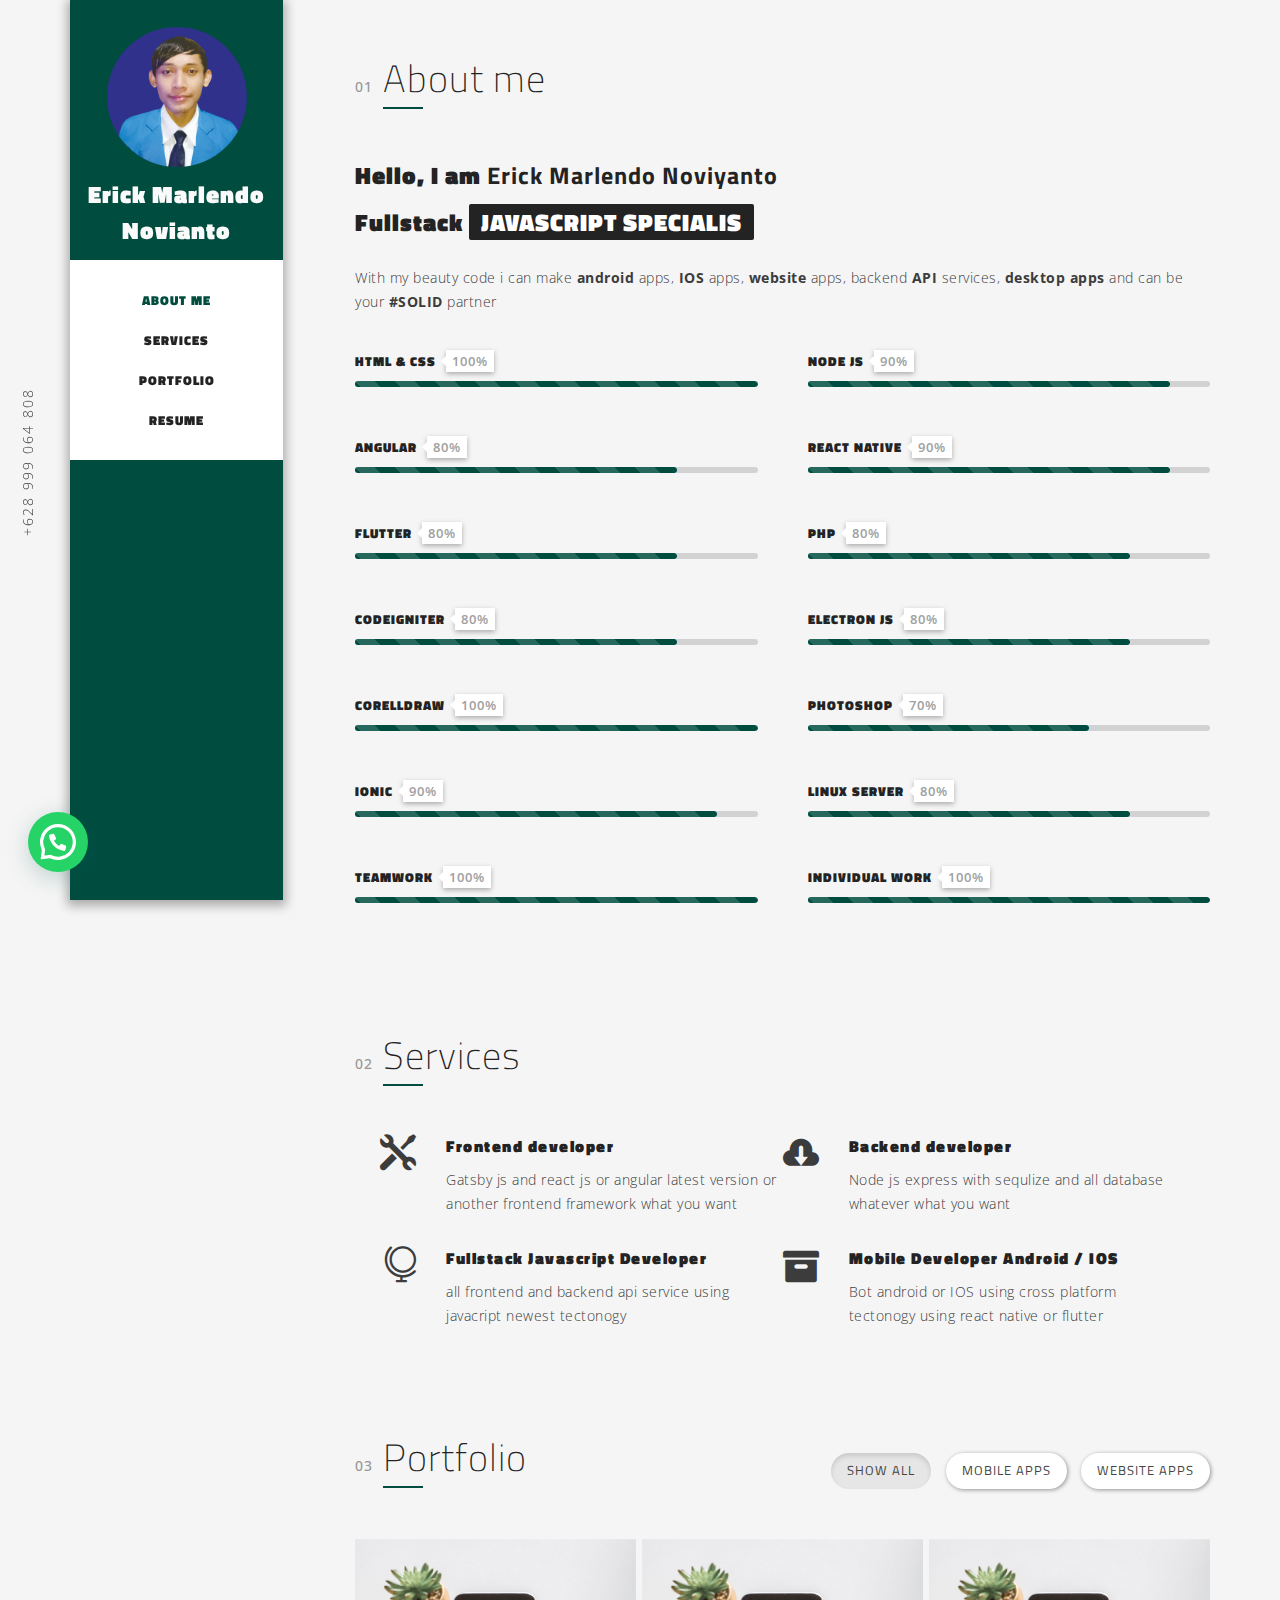
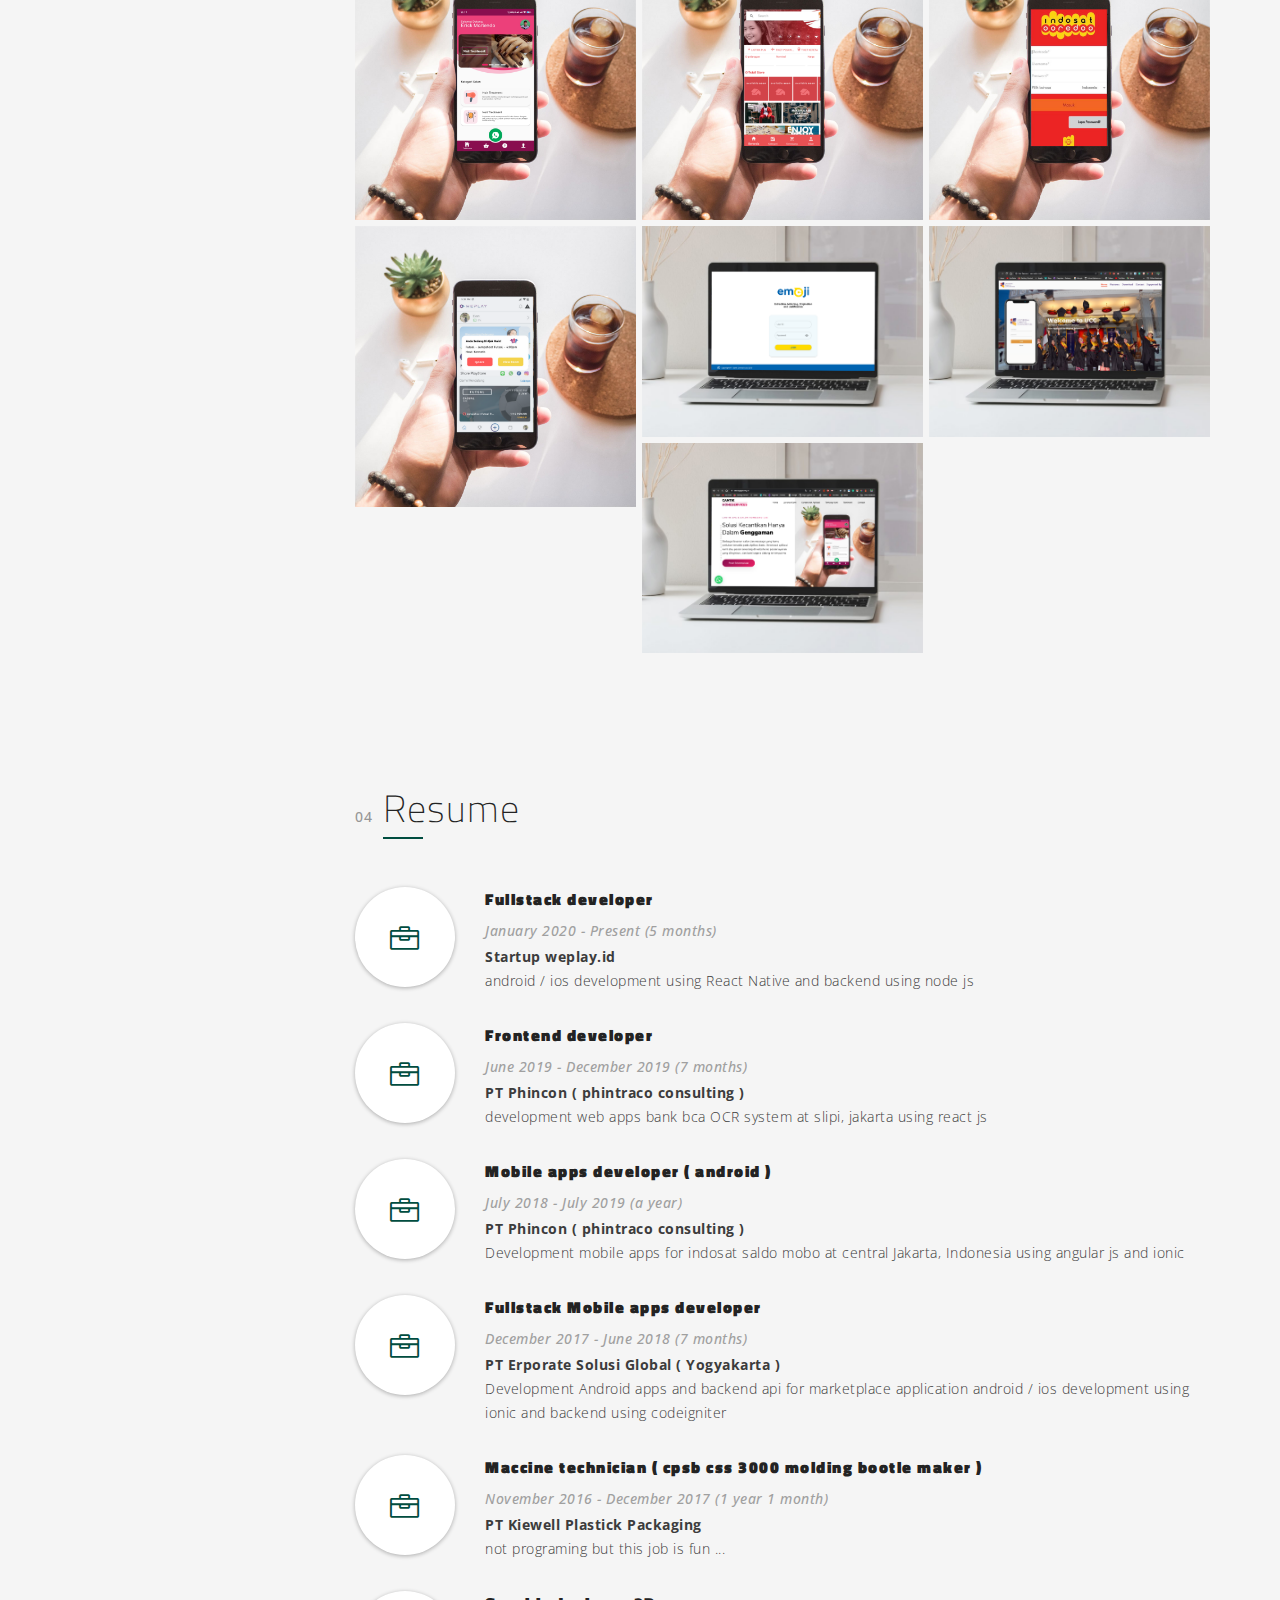
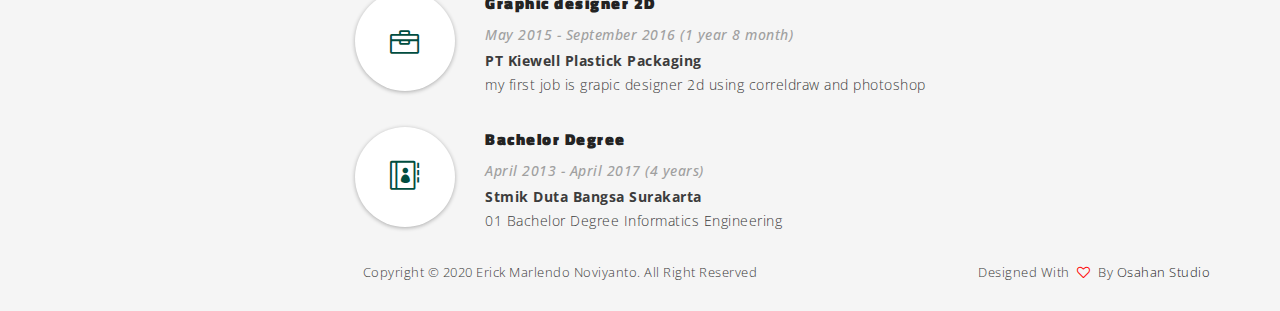
==== index.html @ a95697f3 "initial commit" ====
<!doctype html>
<html lang=en>

<head>
    <meta name=title content="erick marlendo noviyanto fullstack javascript developer">
    <meta name=description
        content="erick marlendo noviyanto open for new opportunity fullstack javascript node js backend api service, react js angular frontend and mobile react native">
    <meta name=keywords
        content="erick marlendo noviyanto, erick marlendo, marlendo, fullstack javascript developer, open new opportunity, react native, react js, angular, ionic">
    <meta name=robots content="index, follow">
    <meta http-equiv=Content-Type content="text/html; charset=utf-8">
    <meta name=language content=English>
    <meta name=author content="erick marlendo noviyanto">
    <meta http-equiv=X-UA-Compatible content="IE=edge">
    <meta name=viewport content="width=device-width,initial-scale=1,maximum-scale=1,user-scalable=no">
    <title>Erick Marlendo Noviyanto</title>
    <link rel="shortcut icon" href=images/erick.png>
    <link href=css/bootstrap.min.css rel=stylesheet>
    <link href=css/owl.carousel.css rel=stylesheet>
    <link href=css/owl.theme.default.css rel=stylesheet>
    <link href=css/magnific-popup.min.css rel=stylesheet>
    <link href=icons-fonts/style.css rel=stylesheet>
    <link href=css/preloader.min.css rel=stylesheet>
    <link href=css/styles.min.css rel=stylesheet>
    <link href=css/responsive.min.css rel=stylesheet>
    <link href=css/whatsapp.min.css rel=stylesheet>
    <link href=font-awesome/css/font-awesome.min.css rel=stylesheet>
    <link rel=stylesheet href=https://maxcdn.bootstrapcdn.com/font-awesome/4.6.1/css/font-awesome.min.css>
    <link
        href="https://fonts.googleapis.com/css?family=Titillium+Web:400,200,200italic,300,300italic,400italic,600,600italic,700"
        rel=stylesheet>
    <link
        href="https://fonts.googleapis.com/css?family=Open+Sans:400,300,300italic,400italic,600,600italic,700,800,700italic"
        rel=stylesheet>
    <!--[if lt IE 9]>
          <script src="https://oss.maxcdn.com/html5shiv/3.7.2/html5shiv.min.js"></script>
          <script src="https://oss.maxcdn.com/respond/1.4.2/respond.min.js"></script>
        <![endif]-->
</head>

<body>
    <div class=preloader>
        <span class=loader>
            <span class=loader-inner></span>
        </span>
    </div>
    <div class=fixed-left-contact>
        <p>+628&nbsp;999&nbsp;064&nbsp;808</p>
    </div>
    <div class=container>
        <div class=row>
            <div class="col-xs-12 col-sm-2 sidebar">
                <div class="col-sm-2 sidebarWrapper">
                    <img class=user-pic src=images/erick.png alt="">
                    <div class=signature>
                        <h1 style=margin:0;color:#fafafa class=dataName></h1>
                    </div>
                    <div class=menu>
                        <div class=toggle-btn>
                            <span class=lines></span>
                        </div>
                        <ul class=nav>
                            <li class=active>
                                <a href=#about>About me</a>
                            </li>
                            <li>
                                <a href=#services>Services</a>
                            </li>
                            <li>
                                <a href=#portfolio>Portfolio</a>
                            </li>
                            <li>
                                <a href=#resume>Resume</a>
                            </li>
                        </ul>
                    </div>
                </div>
            </div>
        </div>
    </div>
    <section id=about>
        <div class=about-background>
            <div class=container>
                <div class=row>
                    <div class="col-xs-12 col-sm-9 col-sm-offset-3 aboutWrapper">
                        <div class=section-title>
                            <h2><span>01</span>About me</h2>
                        </div>
                        <h1>Hello, I am <strong>Erick Marlendo Noviyanto</strong> <br>Fullstack <span
                                class=bg-color>JavaScript Specialis</span></h1>
                        <p>With my beauty code i can make <b>android</b> apps, <b>IOS</b> apps, <b>website</b> apps,
                            backend <b>API</b> services, <b>desktop apps</b> and can be your <b>#SOLID</b> partner</p>
                        <div class=skills>
                            <div id=element-skill></div>
                        </div>
                    </div>
                </div>
            </div>
        </div>
    </section>
    <section id=services>
        <div class=services-background>
            <div class=container>
                <div class=row>
                    <div class="col-xs-12 col-sm-9 col-sm-offset-3 servicesWrapper">
                        <div class=section-title>
                            <h2><span>02</span>Services</h2>
                        </div>
                        <div id=element-services></div>
                    </div>
                </div>
            </div>
        </div>
    </section>
    <section id=portfolio>
        <div class=portfolio-background>
            <div class=container>
                <div class=row>
                    <div class="col-xs-12 col-sm-9 col-sm-offset-3 portfolioWrapper">
                        <div class=section-title>
                            <h2 class=pull-left><span>03</span>Portfolio</h2>
                            <div class="portfolio-filter pull-right">
                                <ul>
                                    <li class="btn btn-default filter active" data-filter=all>Show All</li>
                                    <li class="btn btn-default filter" data-filter=.mobile>Mobile Apps</li>
                                    <li class="btn btn-default filter" data-filter=.web>Website Apps</li>
                                </ul>
                            </div>
                        </div>
                        <div class=row>
                            <div id=mix-container>
                                <div id=element-portfolio></div>
                            </div>
                        </div>
                    </div>
                </div>
            </div>
        </div>

    </section>
    <section id=resume>
        <div class=resume-background>
            <div class=container>
                <div class=row>
                    <div class="col-xs-12 col-sm-9 col-sm-offset-3 resumeWrapper">
                        <div class=section-title>
                            <h2><span>04</span>Resume</h2>
                        </div>
                        <div id=element-resume></div>
                    </div>
                </div>
            </div>
        </div>
    </section>
    <div id="element-whatsapp"></div>
    <footer class=copyright>
        <div class=container>
            <div class=row>
                <div class="col-xs-12 col-sm-9 col-sm-offset-3 footer-background">
                    <div class=row>
                        <div class="col-sm-6 text-left">
                            Copyright &copy; 2020 Erick Marlendo Noviyanto. All Right Reserved
                        </div>
                        <div class="col-sm-6 text-right">
                            Designed With <i class="fa fa-heart-o red"></i> By <a target=_blank
                                href=https://www.facebook.com/iamgurdeeposahan>Osahan Studio</a>
                        </div>
                    </div>
                </div>
            </div>
        </div>
    </footer>
    <script src=js/src/index.js></script>
    <script src=js/jquery.min.js></script>
    <script src=js/bootstrap.min.js></script>
    <script src=js/retina.min.js></script>
    <script src=js/jquery.magnific-popup.min.js></script>
    <script src=js/theme-plugins.min.js></script>
    <script src=js/scripts.min.js></script>
</body>

</html>
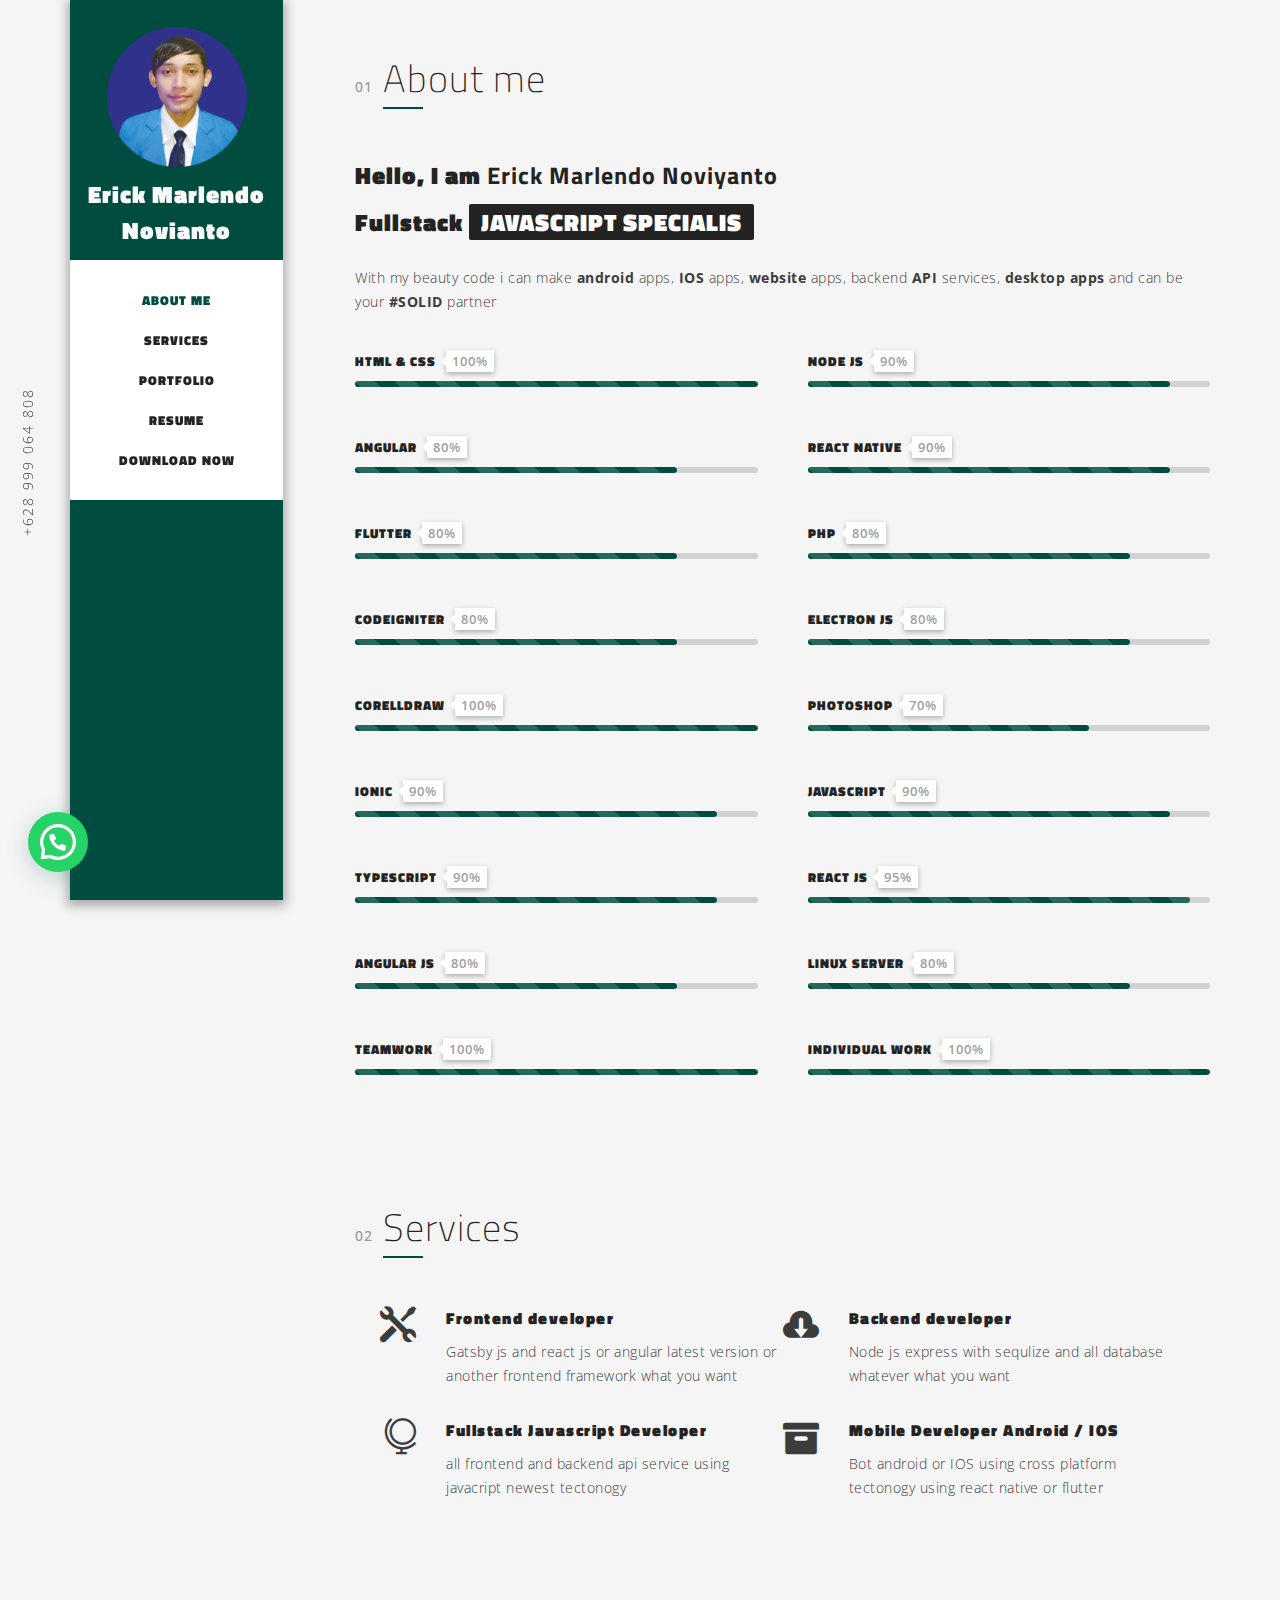
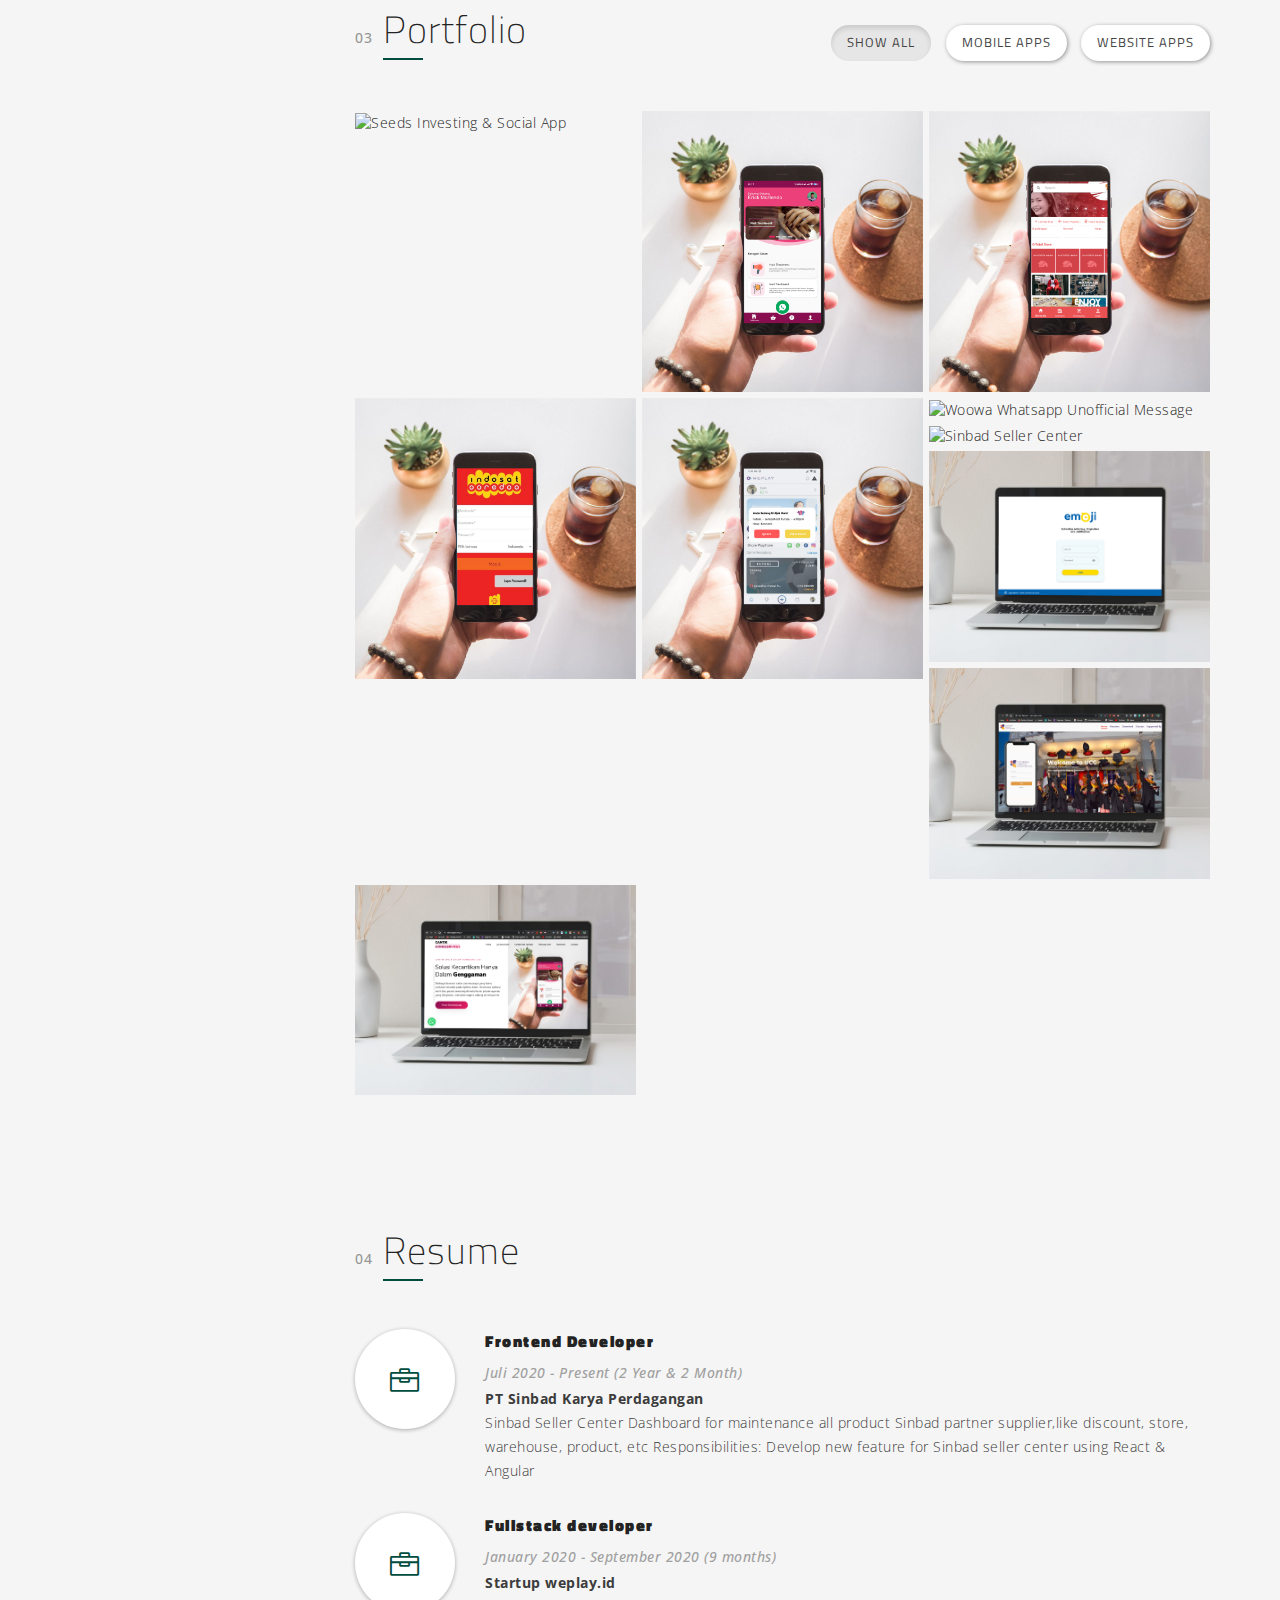
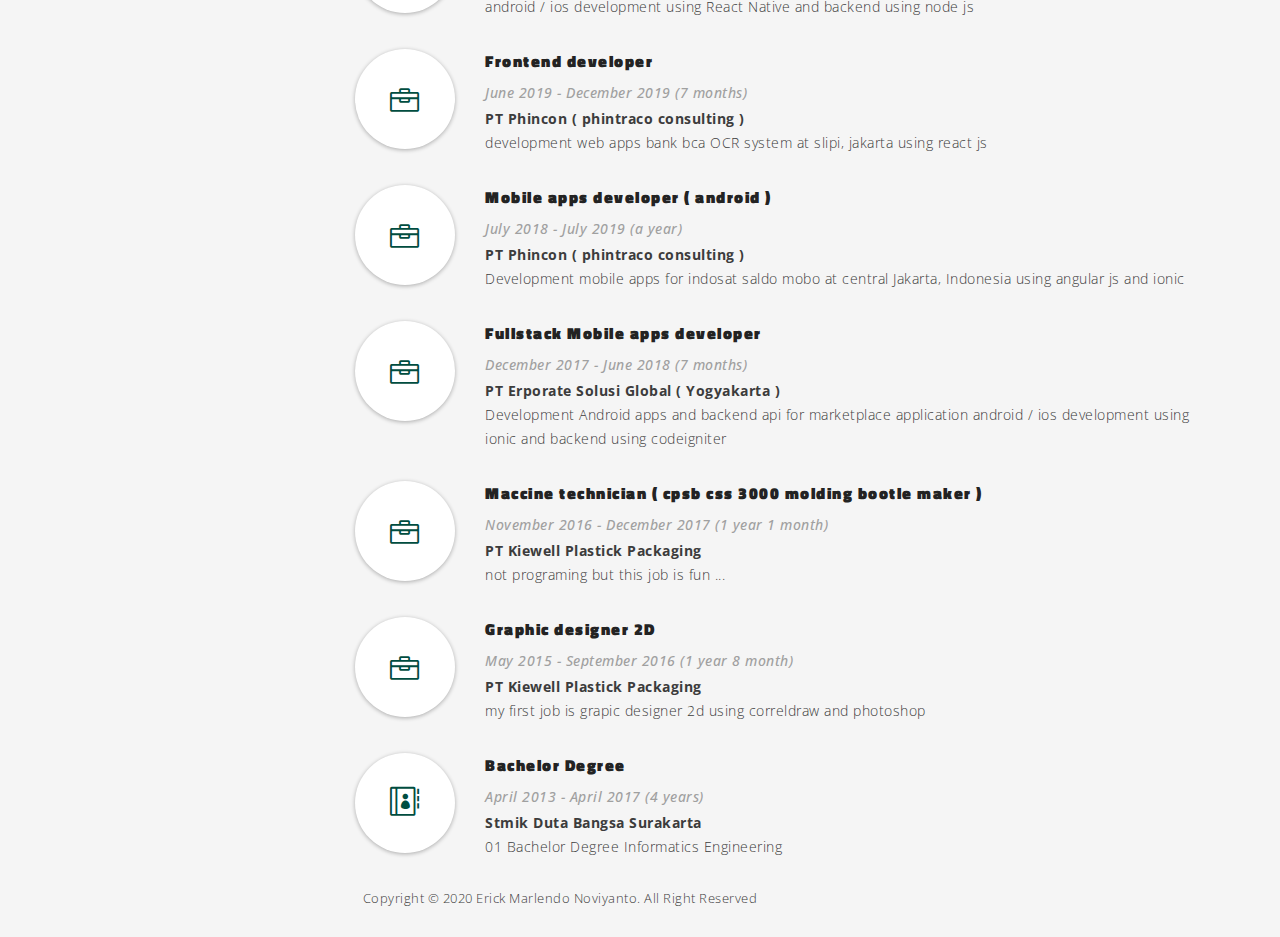
==== commit 3896872e: "update cv" ====
--- a/index.html
+++ b/index.html
@@ -71,6 +71,9 @@
                             </li>
                             <li>
                                 <a href=#resume>Resume</a>
+                            </li>
+                            <li>
+                                <a onclick="downloadCV();return false;" style="cursor: pointer;">Download Now</a>
                             </li>
                         </ul>
                     </div>
@@ -158,12 +161,8 @@
             <div class=row>
                 <div class="col-xs-12 col-sm-9 col-sm-offset-3 footer-background">
                     <div class=row>
-                        <div class="col-sm-6 text-left">
+                        <div class="col-sm-12 text-left">
                             Copyright &copy; 2020 Erick Marlendo Noviyanto. All Right Reserved
-                        </div>
-                        <div class="col-sm-6 text-right">
-                            Designed With <i class="fa fa-heart-o red"></i> By <a target=_blank
-                                href=https://www.facebook.com/iamgurdeeposahan>Osahan Studio</a>
                         </div>
                     </div>
                 </div>
